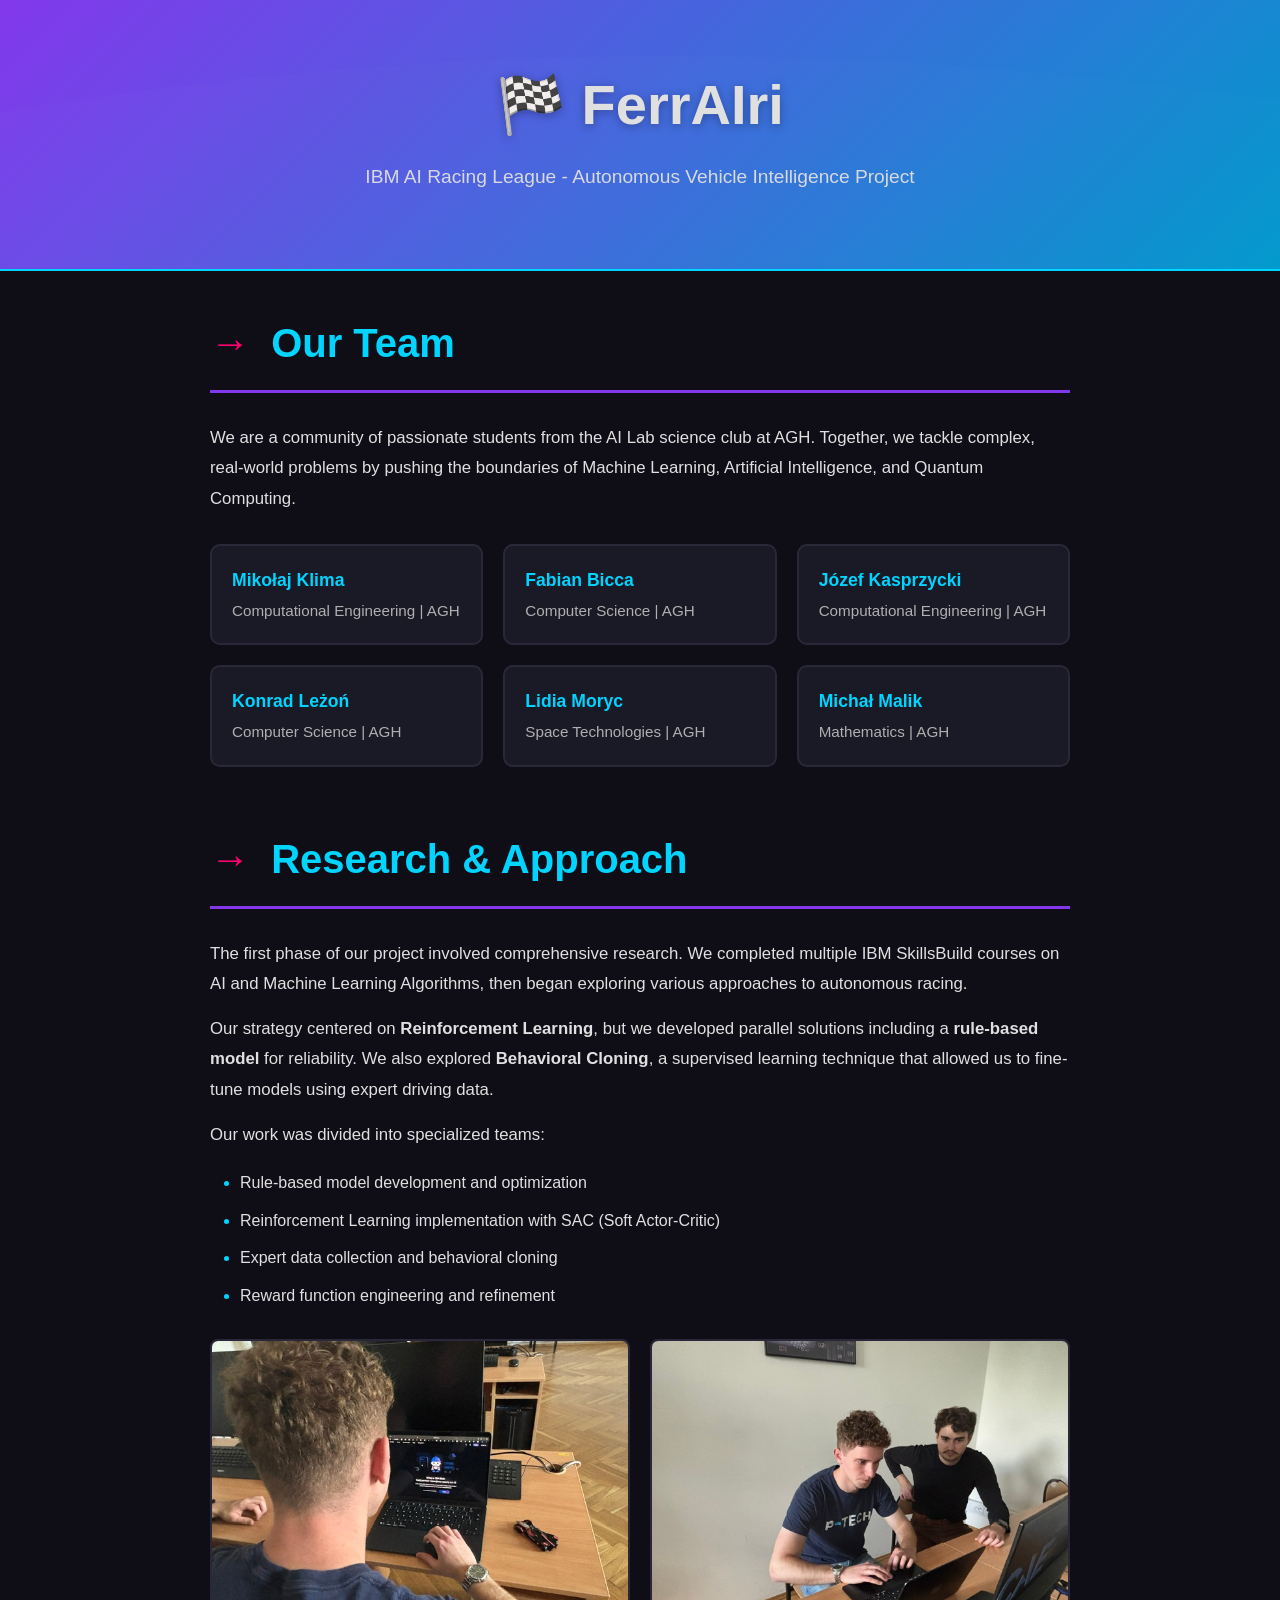
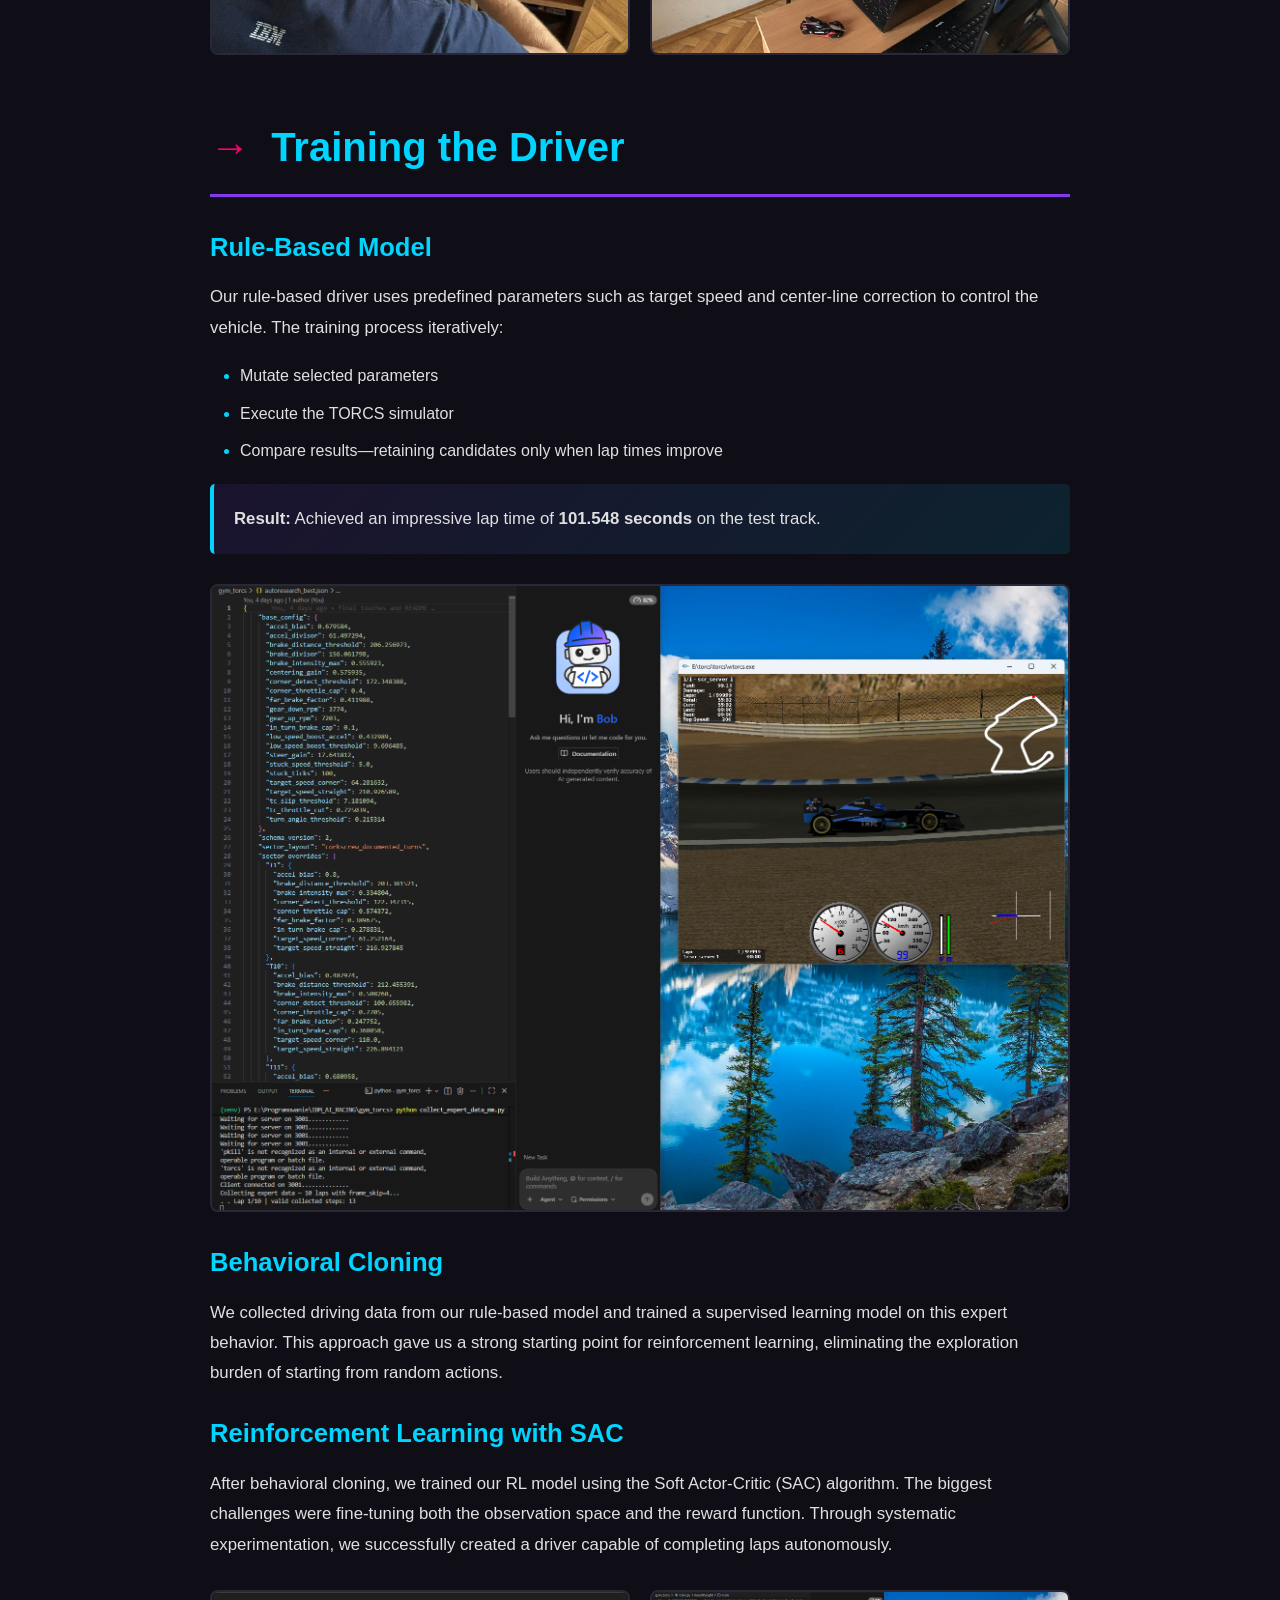
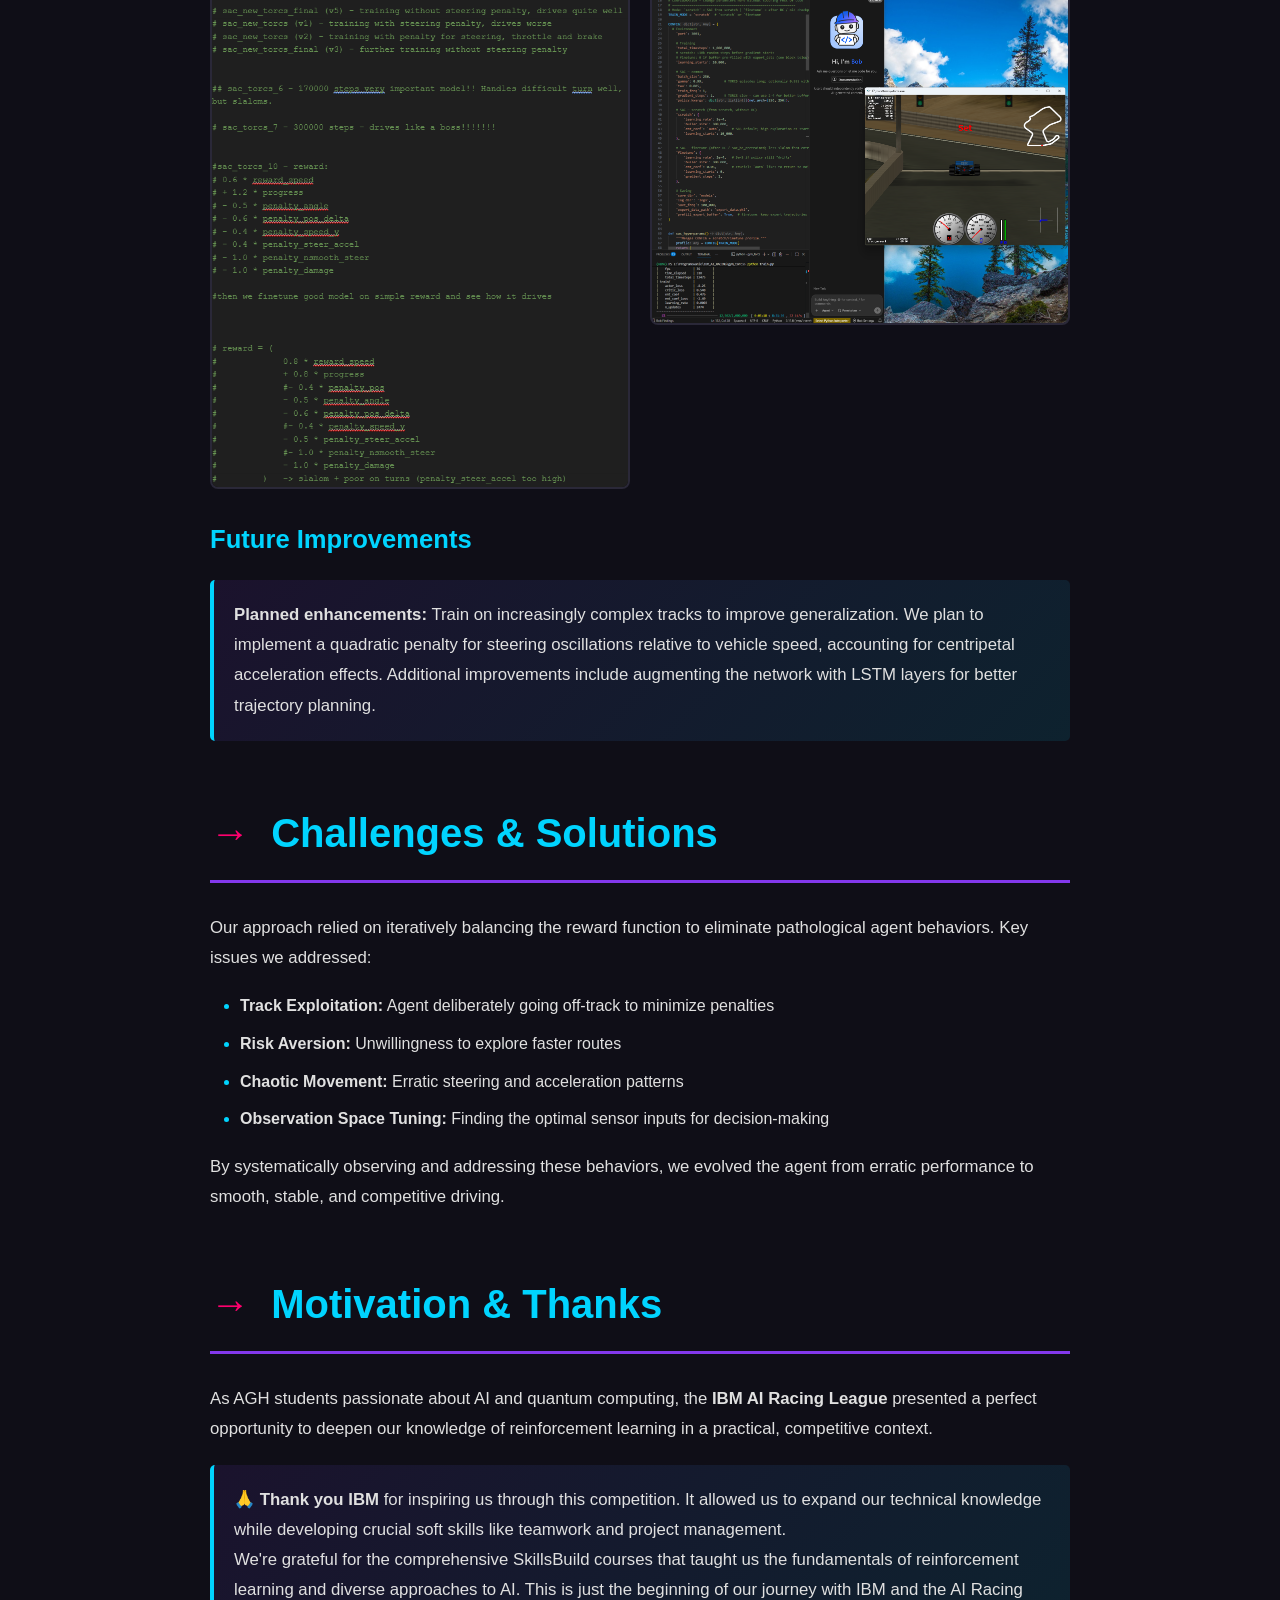
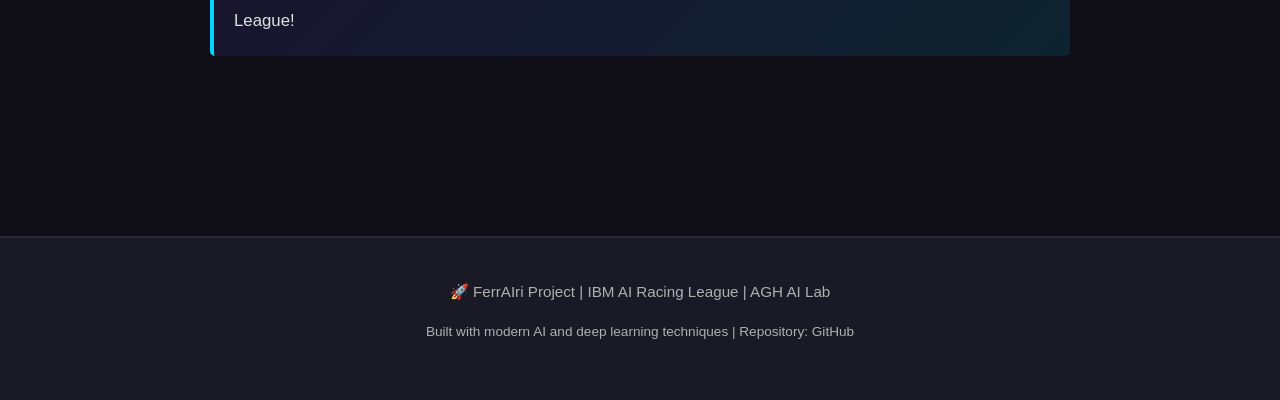
==== docs/index.html @ c59016e6 "Update blog page" ====
<html>

<head>
        <meta content="text/html; charset=UTF-8" http-equiv="content-type">
        <meta name="viewport" content="width=device-width, initial-scale=1.0">
        <title>FerrAIri - IBM AI Racing League Project</title>
        <style type="text/css">
                * {
                        margin: 0;
                        padding: 0;
                        box-sizing: border-box;
                }

                :root {
                        --primary: #00d4ff;
                        --primary-dark: #0099cc;
                        --secondary: #ff006e;
                        --accent: #8338ec;
                        --bg: #0f0e17;
                        --bg-light: #1a1926;
                        --text: #e0e0e0;
                        --text-dark: #b0b0b0;
                        --border: #2a2838;
                }

                body {
                        font-family: 'Segoe UI', 'Roboto', sans-serif;
                        background: var(--bg);
                        color: var(--text);
                        line-height: 1.6;
                        overflow-x: hidden;
                }

                /* Header & Navigation */
                header {
                        background: linear-gradient(135deg, var(--accent) 0%, var(--primary-dark) 100%);
                        padding: 60px 20px;
                        text-align: center;
                        border-bottom: 2px solid var(--primary);
                        position: relative;
                }

                header::before {
                        content: '';
                        position: absolute;
                        top: 0;
                        left: 0;
                        right: 0;
                        bottom: 0;
                        background: url('data:image/svg+xml,<svg xmlns="http://www.w3.org/2000/svg" viewBox="0 0 1200 120"><path d="M0,50 Q300,0 600,50 T1200,50 L1200,120 L0,120 Z" fill="rgba(255,255,255,0.1)"/></svg>');
                        background-size: cover;
                        opacity: 0.1;
                }

                header h1 {
                        font-size: 3.5rem;
                        font-weight: 800;
                        margin-bottom: 10px;
                        position: relative;
                        z-index: 1;
                        text-shadow: 0 2px 10px rgba(0, 0, 0, 0.3);
                }

                header p {
                        font-size: 1.2rem;
                        opacity: 0.95;
                        position: relative;
                        z-index: 1;
                }

                /* Main Container */
                .container {
                        max-width: 900px;
                        margin: 0 auto;
                        padding: 40px 20px;
                }

                /* Sections */
                section {
                        margin-bottom: 60px;
                        scroll-margin-top: 100px;
                }

                section h2 {
                        font-size: 2.5rem;
                        color: var(--primary);
                        margin-bottom: 30px;
                        padding-bottom: 15px;
                        border-bottom: 3px solid var(--accent);
                        position: relative;
                }

                section h2::before {
                        content: '→ ';
                        color: var(--secondary);
                        margin-right: 10px;
                }

                section h3 {
                        font-size: 1.6rem;
                        color: var(--primary);
                        margin-top: 25px;
                        margin-bottom: 15px;
                }

                section h4 {
                        font-size: 1.1rem;
                        color: var(--text);
                        margin-top: 20px;
                        margin-bottom: 10px;
                        font-weight: 600;
                }

                /* Team Section */
                .team-grid {
                        display: grid;
                        grid-template-columns: repeat(auto-fit, minmax(250px, 1fr));
                        gap: 20px;
                        margin: 30px 0;
                }

                .team-member {
                        background: var(--bg-light);
                        border: 2px solid var(--border);
                        border-radius: 10px;
                        padding: 20px;
                        transition: all 0.3s ease;
                        position: relative;
                        overflow: hidden;
                }

                .team-member::before {
                        content: '';
                        position: absolute;
                        top: 0;
                        left: -100%;
                        width: 100%;
                        height: 3px;
                        background: linear-gradient(90deg, transparent, var(--primary), transparent);
                        transition: left 0.3s ease;
                }

                .team-member:hover {
                        border-color: var(--primary);
                        background: rgba(0, 212, 255, 0.05);
                        transform: translateY(-5px);
                }

                .team-member:hover::before {
                        left: 100%;
                }

                .team-member strong {
                        color: var(--primary);
                        font-size: 1.1rem;
                }

                .team-member .field {
                        color: var(--text-dark);
                        font-size: 0.95rem;
                        margin-top: 5px;
                }

                /* Lists */
                ul,
                ol {
                        margin: 20px 0 20px 30px;
                }

                li {
                        margin-bottom: 12px;
                        color: var(--text);
                }

                ul li::marker {
                        color: var(--primary);
                        font-weight: bold;
                }

                /* Paragraphs */
                p {
                        margin-bottom: 15px;
                        color: var(--text);
                        line-height: 1.8;
                        font-size: 1.05rem;
                }

                /* Images */
                .image-gallery {
                        display: grid;
                        grid-template-columns: repeat(auto-fit, minmax(250px, 1fr));
                        gap: 20px;
                        margin: 30px 0;
                }

                img {
                        max-width: 100%;
                        height: auto;
                        border-radius: 8px;
                        border: 2px solid var(--border);
                        transition: all 0.3s ease;
                        display: block;
                }

                img:hover {
                        border-color: var(--primary);
                        transform: scale(1.02);
                        box-shadow: 0 0 20px rgba(0, 212, 255, 0.3);
                }

                /* Highlight boxes */
                .highlight {
                        background: linear-gradient(135deg, rgba(131, 56, 236, 0.1), rgba(0, 212, 255, 0.1));
                        border-left: 4px solid var(--primary);
                        border-radius: 5px;
                        padding: 20px;
                        margin: 20px 0;
                }

                .highlight p {
                        margin-bottom: 0;
                }

                /* Footer */
                footer {
                        background: var(--bg-light);
                        border-top: 2px solid var(--border);
                        padding: 40px 20px;
                        text-align: center;
                        margin-top: 80px;
                }

                footer p {
                        color: var(--text-dark);
                        font-size: 0.95rem;
                }

                /* Responsive */
                @media (max-width: 768px) {
                        header h1 {
                                font-size: 2.5rem;
                        }

                        section h2 {
                                font-size: 2rem;
                        }

                        .team-grid {
                                grid-template-columns: 1fr;
                        }
                }

                /* Animations */
                @keyframes fadeInUp {
                        from {
                                opacity: 0;
                                transform: translateY(20px);
                        }

                        to {
                                opacity: 1;
                                transform: translateY(0);
                        }
                }

                section {
                        animation: fadeInUp 0.6s ease-out;
                }
        </style>
</head>

<body>
        <header>
                <h1>🏁 FerrAIri</h1>
                <p>IBM AI Racing League - Autonomous Vehicle Intelligence Project</p>
        </header>

        <div class="container">
                <!-- Team Section -->
                <section>
                        <h2>Our Team</h2>
                        <p>We are a community of passionate students from the AI Lab science club at AGH. Together, we
                                tackle complex, real-world problems by pushing the boundaries of Machine Learning,
                                Artificial Intelligence, and Quantum Computing.</p>

                        <div class="team-grid">
                                <div class="team-member">
                                        <strong>Mikołaj Klima</strong>
                                        <div class="field">Computational Engineering | AGH</div>
                                </div>
                                <div class="team-member">
                                        <strong>Fabian Bicca</strong>
                                        <div class="field">Computer Science | AGH</div>
                                </div>
                                <div class="team-member">
                                        <strong>Józef Kasprzycki</strong>
                                        <div class="field">Computational Engineering | AGH</div>
                                </div>
                                <div class="team-member">
                                        <strong>Konrad Leżoń</strong>
                                        <div class="field">Computer Science | AGH</div>
                                </div>
                                <div class="team-member">
                                        <strong>Lidia Moryc</strong>
                                        <div class="field">Space Technologies | AGH</div>
                                </div>
                                <div class="team-member">
                                        <strong>Michał Malik</strong>
                                        <div class="field">Mathematics | AGH</div>
                                </div>
                        </div>
                </section>

                <!-- Research Section -->
                <section>
                        <h2>Research & Approach</h2>
                        <p>The first phase of our project involved comprehensive research. We completed multiple IBM
                                SkillsBuild courses on AI and Machine Learning Algorithms, then began exploring various
                                approaches to autonomous racing.</p>

                        <p>Our strategy centered on <strong>Reinforcement Learning</strong>, but we developed parallel
                                solutions including a <strong>rule-based model</strong> for reliability. We also
                                explored <strong>Behavioral Cloning</strong>, a supervised learning technique that
                                allowed us to fine-tune models using expert driving data.</p>

                        <p>Our work was divided into specialized teams:</p>
                        <ul>
                                <li>Rule-based model development and optimization</li>
                                <li>Reinforcement Learning implementation with SAC (Soft Actor-Critic)</li>
                                <li>Expert data collection and behavioral cloning</li>
                                <li>Reward function engineering and refinement</li>
                        </ul>

                        <div class="image-gallery">
                                <img alt="Research visualization 1" src="images/image2.jpg" title="Model architecture">
                                <img alt="Research visualization 2" src="images/image1.jpg" title="Training results">
                        </div>
                </section>

                <!-- Training Section -->
                <section>
                        <h2>Training the Driver</h2>

                        <h3>Rule-Based Model</h3>
                        <p>Our rule-based driver uses predefined parameters such as target speed and center-line
                                correction to control the vehicle. The training process iteratively:</p>
                        <ul>
                                <li>Mutate selected parameters</li>
                                <li>Execute the TORCS simulator</li>
                                <li>Compare results—retaining candidates only when lap times improve</li>
                        </ul>
                        <div class="highlight">
                                <p><strong>Result:</strong> Achieved an impressive lap time of <strong>101.548
                                                seconds</strong> on the test track.</p>
                        </div>

                        <div class="image-gallery">
                                <img alt="Rule-based model performance" src="images/image4.png"
                                        title="Lap time optimization">
                        </div>

                        <h3>Behavioral Cloning</h3>
                        <p>We collected driving data from our rule-based model and trained a supervised learning model
                                on this expert behavior. This approach gave us a strong starting point for reinforcement
                                learning, eliminating the exploration burden of starting from random actions.</p>

                        <h3>Reinforcement Learning with SAC</h3>
                        <p>After behavioral cloning, we trained our RL model using the Soft Actor-Critic (SAC)
                                algorithm. The biggest challenges were fine-tuning both the observation space and the
                                reward function. Through systematic experimentation, we successfully created a driver
                                capable of completing laps autonomously.</p>

                        <div class="image-gallery">
                                <img alt="RL training curves" src="images/image5.png" title="Training progress">
                                <img alt="Agent performance" src="images/image3.png" title="Autonomous driving results">
                        </div>

                        <h3>Future Improvements</h3>
                        <div class="highlight">
                                <p><strong>Planned enhancements:</strong> Train on increasingly complex tracks to
                                        improve generalization. We plan to implement a quadratic penalty for steering
                                        oscillations relative to vehicle speed, accounting for centripetal acceleration
                                        effects. Additional improvements include augmenting the network with LSTM layers
                                        for better trajectory planning.</p>
                        </div>
                </section>

                <!-- Problems & Solutions -->
                <section>
                        <h2>Challenges & Solutions</h2>
                        <p>Our approach relied on iteratively balancing the reward function to eliminate pathological
                                agent behaviors. Key issues we addressed:</p>
                        <ul>
                                <li><strong>Track Exploitation:</strong> Agent deliberately going off-track to minimize
                                        penalties</li>
                                <li><strong>Risk Aversion:</strong> Unwillingness to explore faster routes</li>
                                <li><strong>Chaotic Movement:</strong> Erratic steering and acceleration patterns</li>
                                <li><strong>Observation Space Tuning:</strong> Finding the optimal sensor inputs for
                                        decision-making</li>
                        </ul>
                        <p>By systematically observing and addressing these behaviors, we evolved the agent from erratic
                                performance to smooth, stable, and competitive driving.</p>
                </section>

                <!-- Motivation Section -->
                <section>
                        <h2>Motivation & Thanks</h2>
                        <p>As AGH students passionate about AI and quantum computing, the <strong>IBM AI Racing
                                        League</strong> presented a perfect opportunity to deepen our knowledge of
                                reinforcement learning in a practical, competitive context.</p>

                        <div class="highlight">
                                <p>🙏 <strong>Thank you IBM</strong> for inspiring us through this competition. It
                                        allowed us to expand our technical knowledge while developing crucial soft
                                        skills like teamwork and project management.</p>
                                <p>We're grateful for the comprehensive SkillsBuild courses that taught us the
                                        fundamentals of reinforcement learning and diverse approaches to AI. This is
                                        just the beginning of our journey with IBM and the AI Racing League!</p>
                        </div>
                </section>
        </div>

        <footer>
                <p>🚀 FerrAIri Project | IBM AI Racing League | AGH AI Lab</p>
                <p style="margin-top: 10px; font-size: 0.85rem;">Built with modern AI and deep learning techniques |
                        Repository: GitHub</p>
        </footer>
</body>

</html>
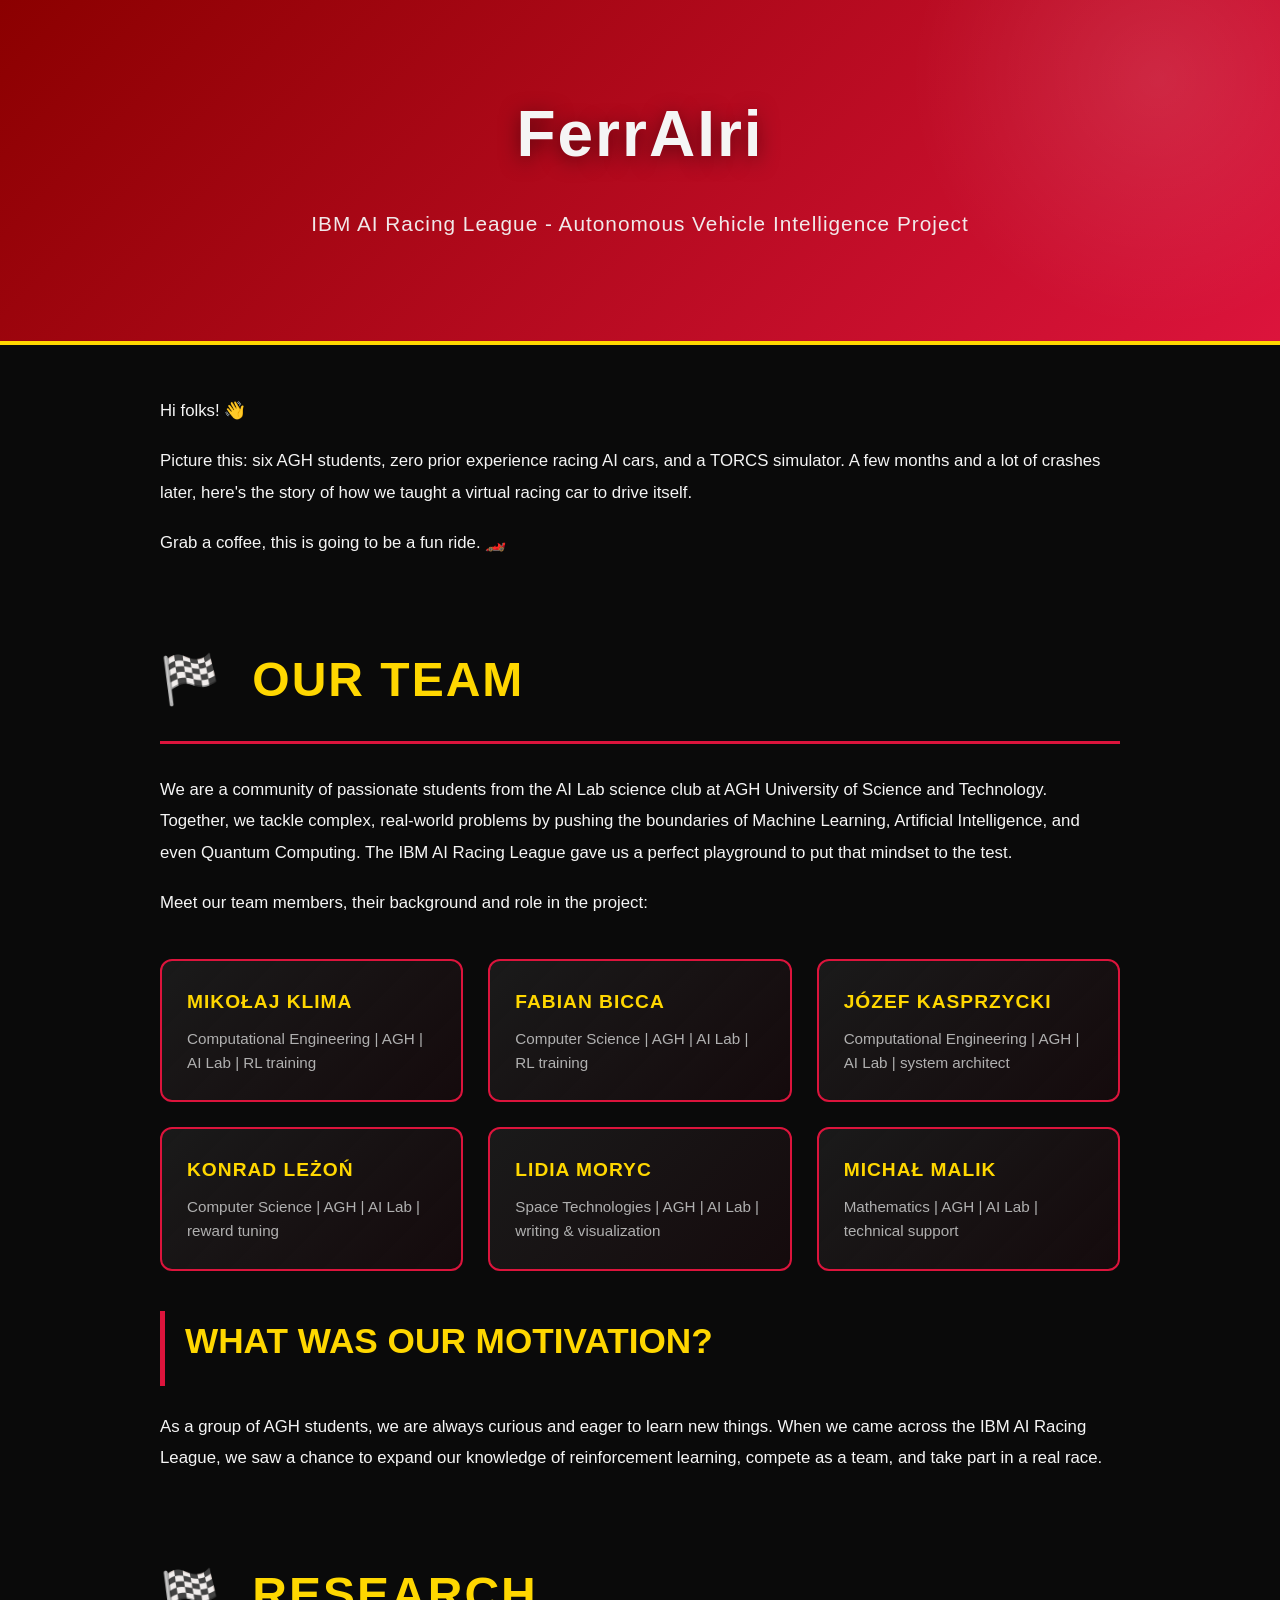
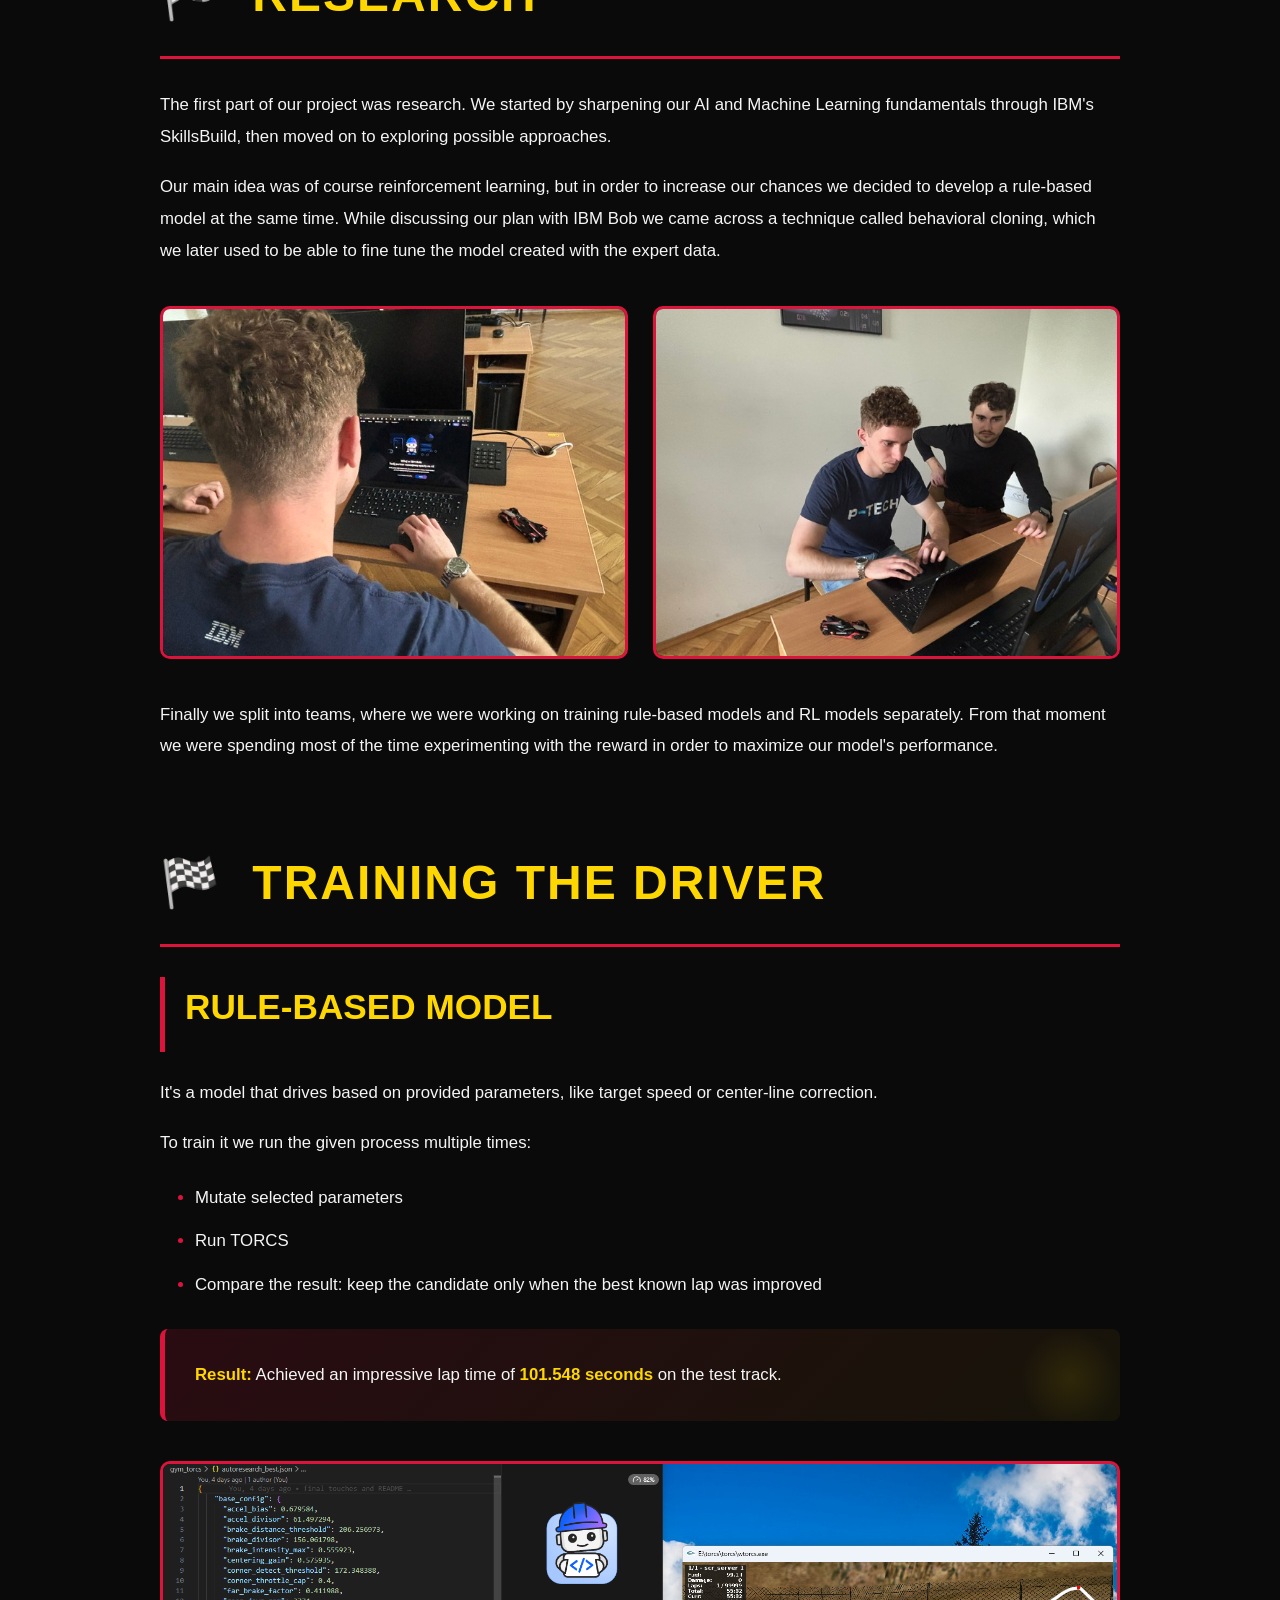
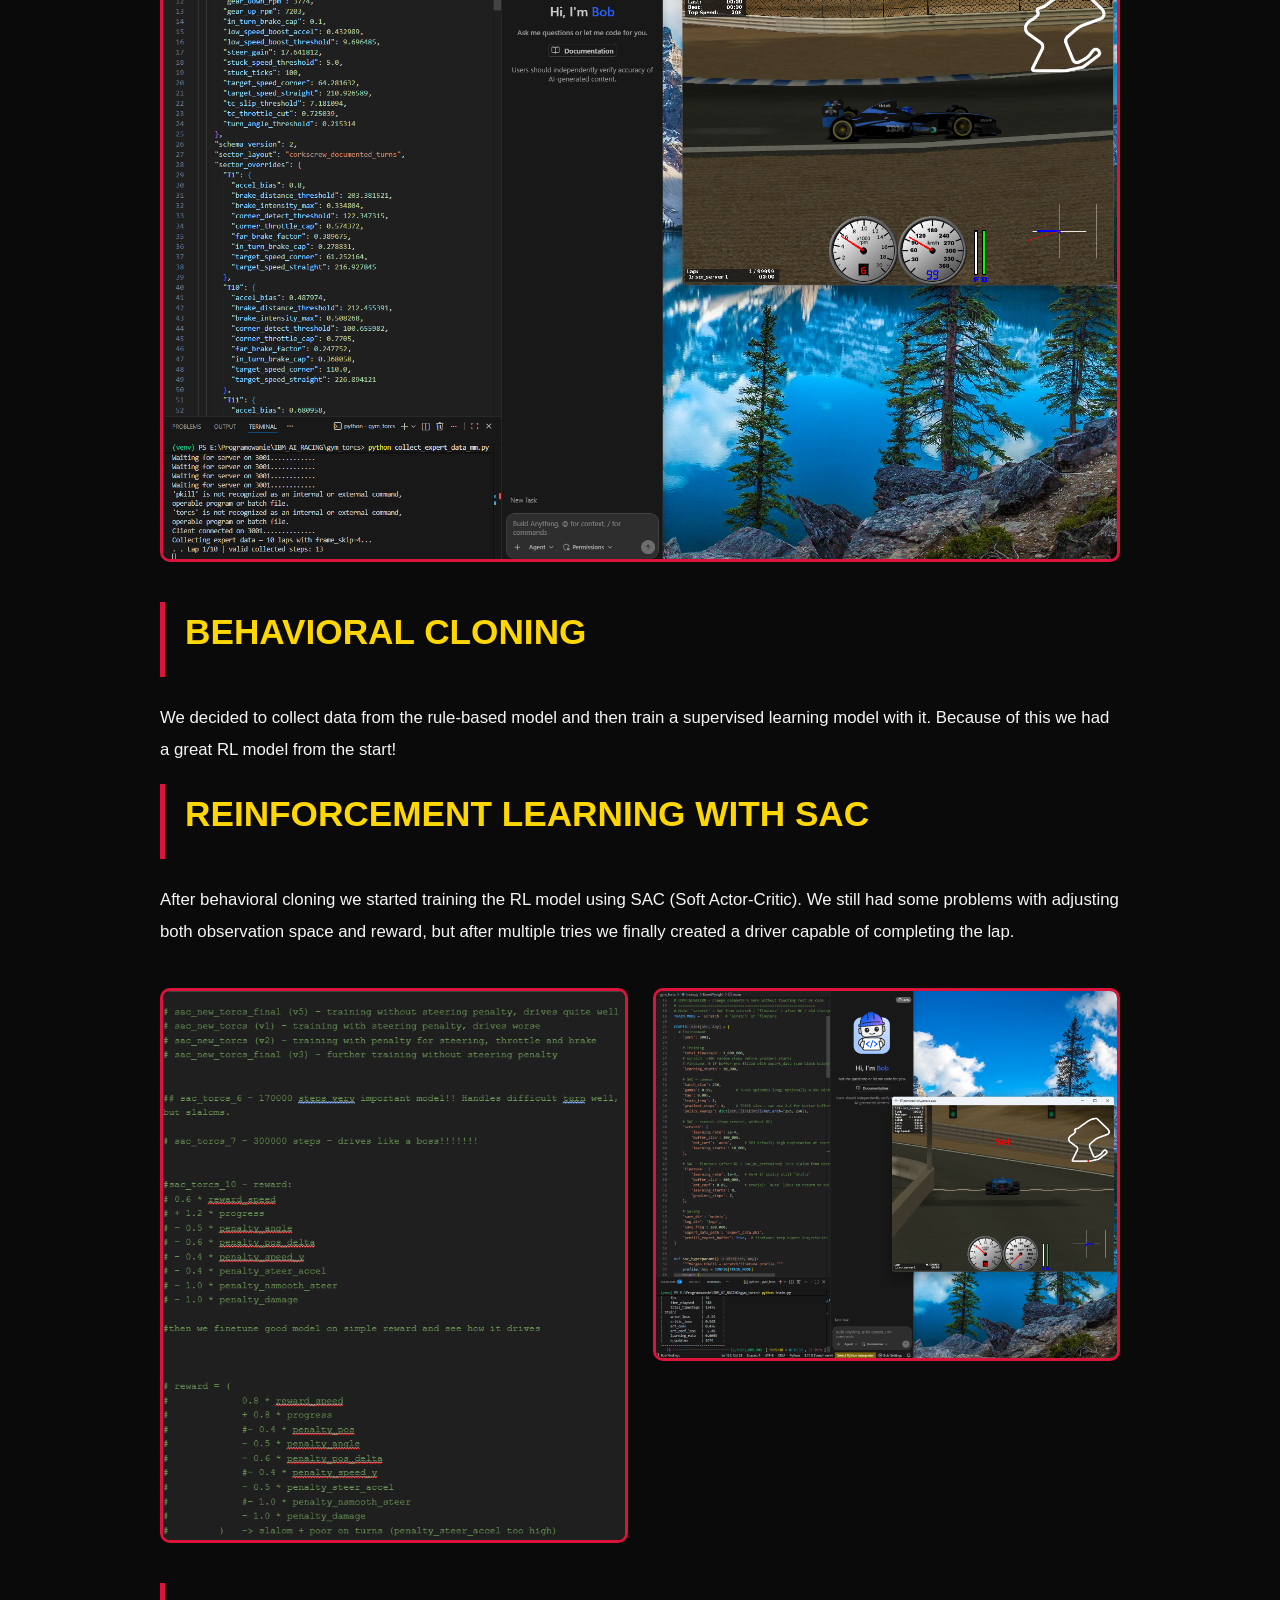
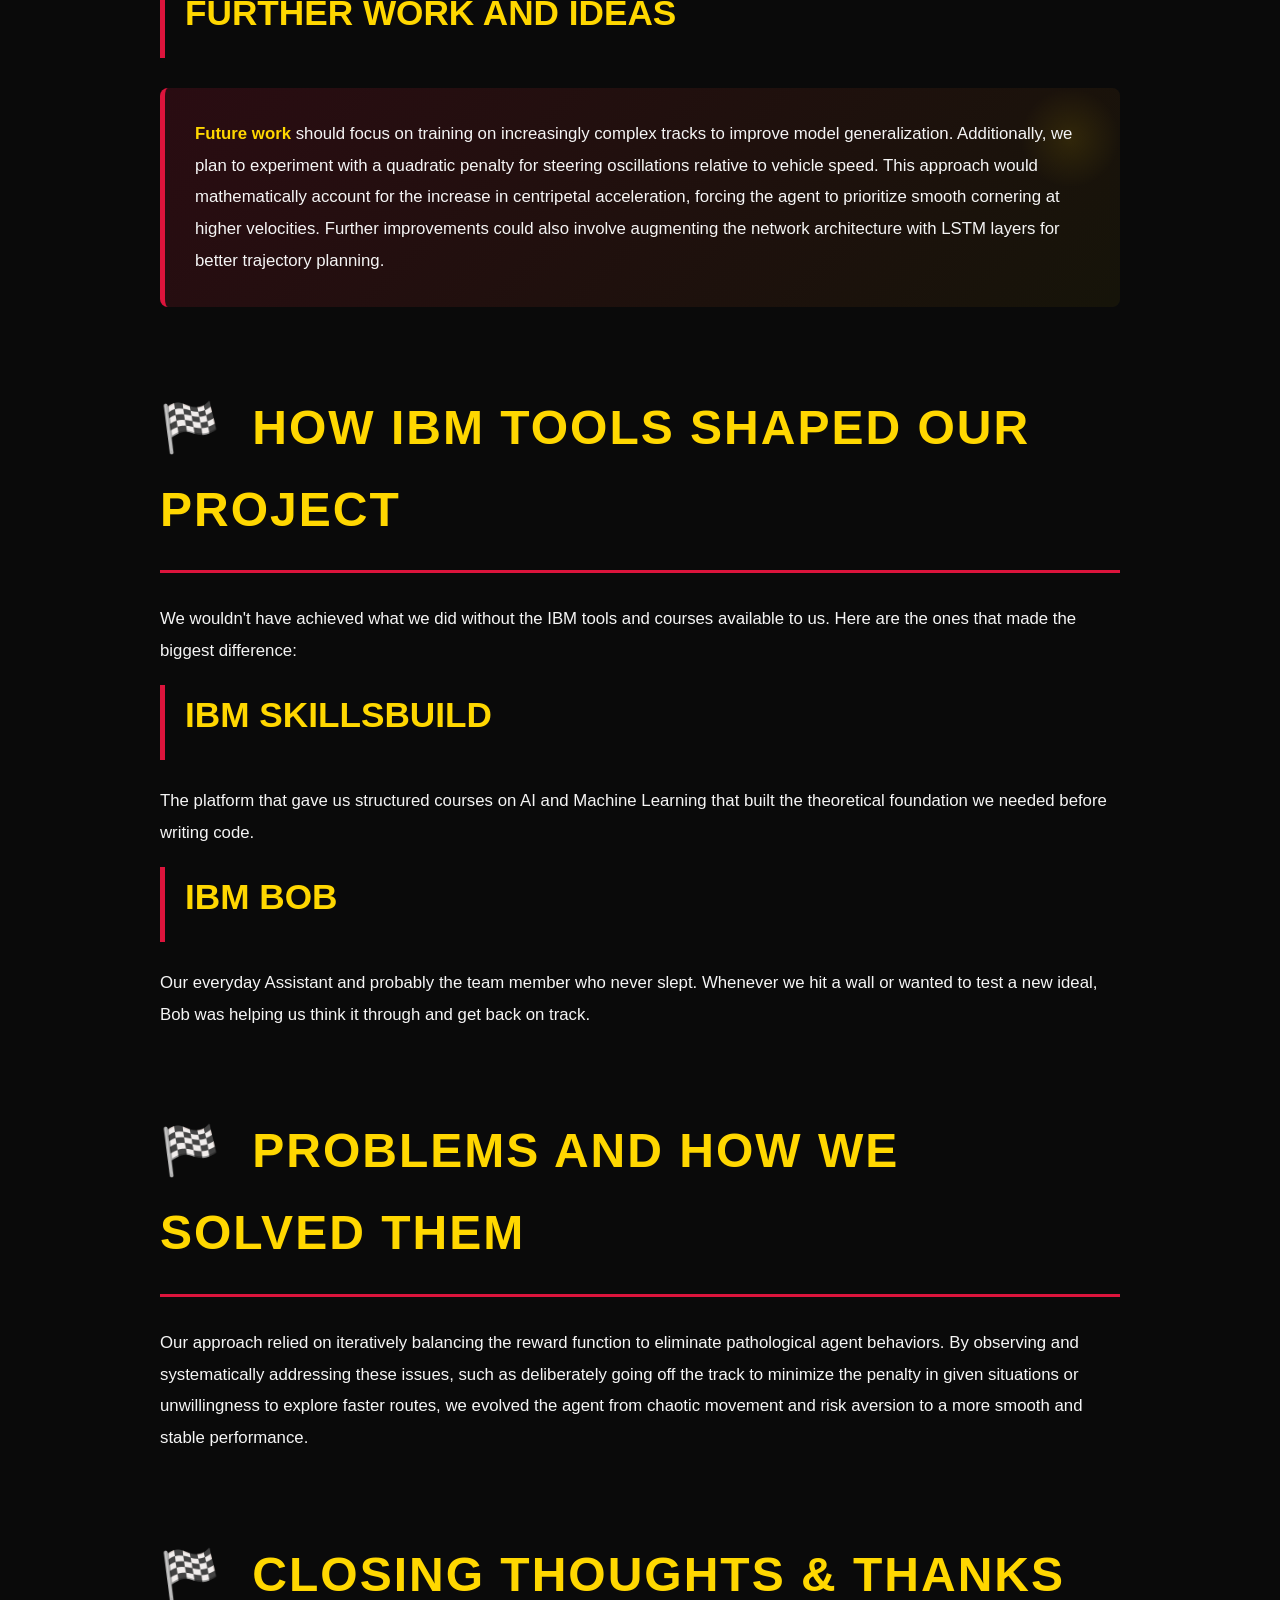
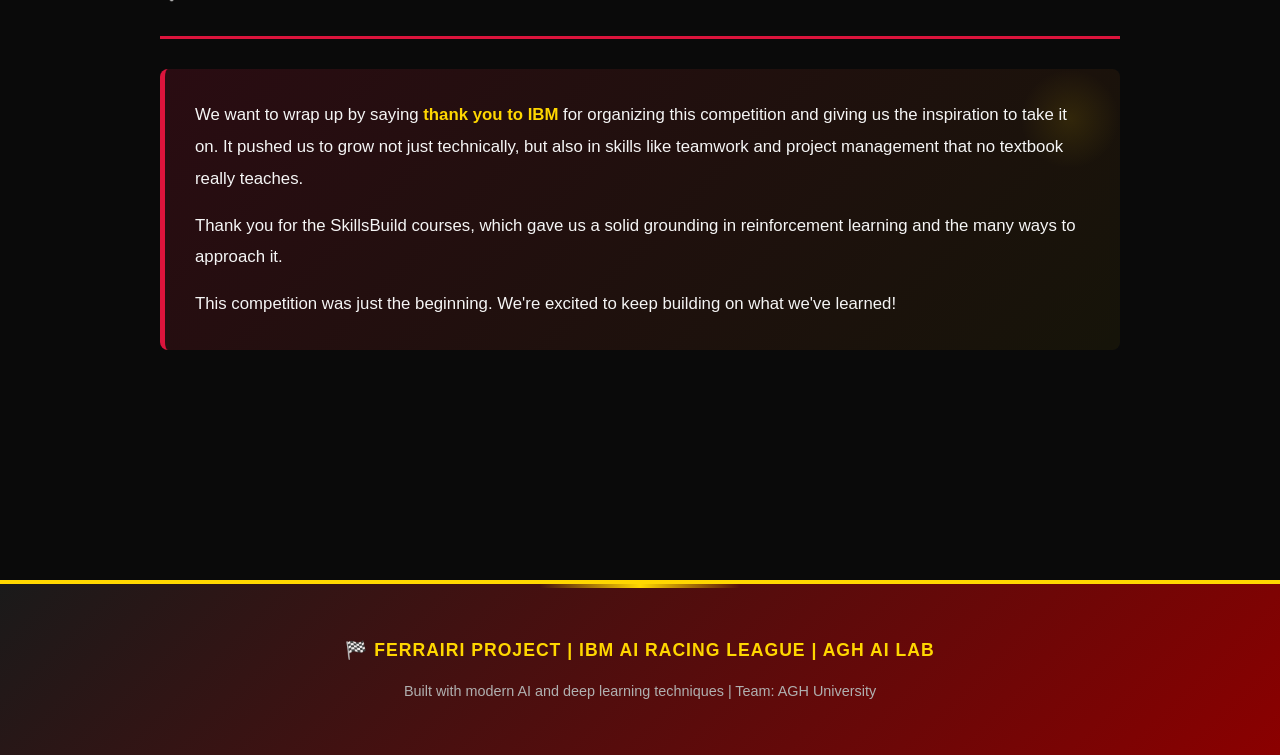
==== commit c00c0b0b: "Update blog page" ====
--- a/docs/index.html
+++ b/docs/index.html
@@ -1,430 +1,149 @@
-<html>
+<!DOCTYPE html>
+<html lang="en">
 
 <head>
-        <meta content="text/html; charset=UTF-8" http-equiv="content-type">
-        <meta name="viewport" content="width=device-width, initial-scale=1.0">
-        <title>FerrAIri - IBM AI Racing League Project</title>
-        <style type="text/css">
-                * {
-                        margin: 0;
-                        padding: 0;
-                        box-sizing: border-box;
-                }
-
-                :root {
-                        --primary: #00d4ff;
-                        --primary-dark: #0099cc;
-                        --secondary: #ff006e;
-                        --accent: #8338ec;
-                        --bg: #0f0e17;
-                        --bg-light: #1a1926;
-                        --text: #e0e0e0;
-                        --text-dark: #b0b0b0;
-                        --border: #2a2838;
-                }
-
-                body {
-                        font-family: 'Segoe UI', 'Roboto', sans-serif;
-                        background: var(--bg);
-                        color: var(--text);
-                        line-height: 1.6;
-                        overflow-x: hidden;
-                }
-
-                /* Header & Navigation */
-                header {
-                        background: linear-gradient(135deg, var(--accent) 0%, var(--primary-dark) 100%);
-                        padding: 60px 20px;
-                        text-align: center;
-                        border-bottom: 2px solid var(--primary);
-                        position: relative;
-                }
-
-                header::before {
-                        content: '';
-                        position: absolute;
-                        top: 0;
-                        left: 0;
-                        right: 0;
-                        bottom: 0;
-                        background: url('data:image/svg+xml,<svg xmlns="http://www.w3.org/2000/svg" viewBox="0 0 1200 120"><path d="M0,50 Q300,0 600,50 T1200,50 L1200,120 L0,120 Z" fill="rgba(255,255,255,0.1)"/></svg>');
-                        background-size: cover;
-                        opacity: 0.1;
-                }
-
-                header h1 {
-                        font-size: 3.5rem;
-                        font-weight: 800;
-                        margin-bottom: 10px;
-                        position: relative;
-                        z-index: 1;
-                        text-shadow: 0 2px 10px rgba(0, 0, 0, 0.3);
-                }
-
-                header p {
-                        font-size: 1.2rem;
-                        opacity: 0.95;
-                        position: relative;
-                        z-index: 1;
-                }
-
-                /* Main Container */
-                .container {
-                        max-width: 900px;
-                        margin: 0 auto;
-                        padding: 40px 20px;
-                }
-
-                /* Sections */
-                section {
-                        margin-bottom: 60px;
-                        scroll-margin-top: 100px;
-                }
-
-                section h2 {
-                        font-size: 2.5rem;
-                        color: var(--primary);
-                        margin-bottom: 30px;
-                        padding-bottom: 15px;
-                        border-bottom: 3px solid var(--accent);
-                        position: relative;
-                }
-
-                section h2::before {
-                        content: '→ ';
-                        color: var(--secondary);
-                        margin-right: 10px;
-                }
-
-                section h3 {
-                        font-size: 1.6rem;
-                        color: var(--primary);
-                        margin-top: 25px;
-                        margin-bottom: 15px;
-                }
-
-                section h4 {
-                        font-size: 1.1rem;
-                        color: var(--text);
-                        margin-top: 20px;
-                        margin-bottom: 10px;
-                        font-weight: 600;
-                }
-
-                /* Team Section */
-                .team-grid {
-                        display: grid;
-                        grid-template-columns: repeat(auto-fit, minmax(250px, 1fr));
-                        gap: 20px;
-                        margin: 30px 0;
-                }
-
-                .team-member {
-                        background: var(--bg-light);
-                        border: 2px solid var(--border);
-                        border-radius: 10px;
-                        padding: 20px;
-                        transition: all 0.3s ease;
-                        position: relative;
-                        overflow: hidden;
-                }
-
-                .team-member::before {
-                        content: '';
-                        position: absolute;
-                        top: 0;
-                        left: -100%;
-                        width: 100%;
-                        height: 3px;
-                        background: linear-gradient(90deg, transparent, var(--primary), transparent);
-                        transition: left 0.3s ease;
-                }
-
-                .team-member:hover {
-                        border-color: var(--primary);
-                        background: rgba(0, 212, 255, 0.05);
-                        transform: translateY(-5px);
-                }
-
-                .team-member:hover::before {
-                        left: 100%;
-                }
-
-                .team-member strong {
-                        color: var(--primary);
-                        font-size: 1.1rem;
-                }
-
-                .team-member .field {
-                        color: var(--text-dark);
-                        font-size: 0.95rem;
-                        margin-top: 5px;
-                }
-
-                /* Lists */
-                ul,
-                ol {
-                        margin: 20px 0 20px 30px;
-                }
-
-                li {
-                        margin-bottom: 12px;
-                        color: var(--text);
-                }
-
-                ul li::marker {
-                        color: var(--primary);
-                        font-weight: bold;
-                }
-
-                /* Paragraphs */
-                p {
-                        margin-bottom: 15px;
-                        color: var(--text);
-                        line-height: 1.8;
-                        font-size: 1.05rem;
-                }
-
-                /* Images */
-                .image-gallery {
-                        display: grid;
-                        grid-template-columns: repeat(auto-fit, minmax(250px, 1fr));
-                        gap: 20px;
-                        margin: 30px 0;
-                }
-
-                img {
-                        max-width: 100%;
-                        height: auto;
-                        border-radius: 8px;
-                        border: 2px solid var(--border);
-                        transition: all 0.3s ease;
-                        display: block;
-                }
-
-                img:hover {
-                        border-color: var(--primary);
-                        transform: scale(1.02);
-                        box-shadow: 0 0 20px rgba(0, 212, 255, 0.3);
-                }
-
-                /* Highlight boxes */
-                .highlight {
-                        background: linear-gradient(135deg, rgba(131, 56, 236, 0.1), rgba(0, 212, 255, 0.1));
-                        border-left: 4px solid var(--primary);
-                        border-radius: 5px;
-                        padding: 20px;
-                        margin: 20px 0;
-                }
-
-                .highlight p {
-                        margin-bottom: 0;
-                }
-
-                /* Footer */
-                footer {
-                        background: var(--bg-light);
-                        border-top: 2px solid var(--border);
-                        padding: 40px 20px;
-                        text-align: center;
-                        margin-top: 80px;
-                }
-
-                footer p {
-                        color: var(--text-dark);
-                        font-size: 0.95rem;
-                }
-
-                /* Responsive */
-                @media (max-width: 768px) {
-                        header h1 {
-                                font-size: 2.5rem;
-                        }
-
-                        section h2 {
-                                font-size: 2rem;
-                        }
-
-                        .team-grid {
-                                grid-template-columns: 1fr;
-                        }
-                }
-
-                /* Animations */
-                @keyframes fadeInUp {
-                        from {
-                                opacity: 0;
-                                transform: translateY(20px);
-                        }
-
-                        to {
-                                opacity: 1;
-                                transform: translateY(0);
-                        }
-                }
-
-                section {
-                        animation: fadeInUp 0.6s ease-out;
-                }
-        </style>
+    <meta charset="UTF-8">
+    <meta name="viewport" content="width=device-width, initial-scale=1.0">
+    <title>FerrAIri - IBM AI Racing League Project</title>
+    <link rel="stylesheet" href="styles.css">
 </head>
 
 <body>
-        <header>
-                <h1>🏁 FerrAIri</h1>
-                <p>IBM AI Racing League - Autonomous Vehicle Intelligence Project</p>
-        </header>
+    <header>
+        <h1>FerrAIri</h1>
+        <p>IBM AI Racing League - Autonomous Vehicle Intelligence Project</p>
+    </header>
 
-        <div class="container">
-                <!-- Team Section -->
-                <section>
-                        <h2>Our Team</h2>
-                        <p>We are a community of passionate students from the AI Lab science club at AGH. Together, we
-                                tackle complex, real-world problems by pushing the boundaries of Machine Learning,
-                                Artificial Intelligence, and Quantum Computing.</p>
+    <div class="container">
+        <!-- Intro Section -->
+        <section>
+            <p>Hi folks! 👋</p>
+            <p>Picture this: six AGH students, zero prior experience racing AI cars, and a TORCS simulator. A few months and a lot of crashes later, here's the story of how we taught a virtual racing car to drive itself.</p>
+            <p>Grab a coffee, this is going to be a fun ride. 🏎️</p>
+        </section>
 
-                        <div class="team-grid">
-                                <div class="team-member">
-                                        <strong>Mikołaj Klima</strong>
-                                        <div class="field">Computational Engineering | AGH</div>
-                                </div>
-                                <div class="team-member">
-                                        <strong>Fabian Bicca</strong>
-                                        <div class="field">Computer Science | AGH</div>
-                                </div>
-                                <div class="team-member">
-                                        <strong>Józef Kasprzycki</strong>
-                                        <div class="field">Computational Engineering | AGH</div>
-                                </div>
-                                <div class="team-member">
-                                        <strong>Konrad Leżoń</strong>
-                                        <div class="field">Computer Science | AGH</div>
-                                </div>
-                                <div class="team-member">
-                                        <strong>Lidia Moryc</strong>
-                                        <div class="field">Space Technologies | AGH</div>
-                                </div>
-                                <div class="team-member">
-                                        <strong>Michał Malik</strong>
-                                        <div class="field">Mathematics | AGH</div>
-                                </div>
-                        </div>
-                </section>
+        <!-- Team Section -->
+        <section>
+            <h1>Our Team</h1>
+            <p>We are a community of passionate students from the AI Lab science club at AGH University of Science and Technology. Together, we tackle complex, real-world problems by pushing the boundaries of Machine Learning, Artificial Intelligence, and even Quantum Computing. The IBM AI Racing League gave us a perfect playground to put that mindset to the test.</p>
+            <p>Meet our team members, their background and role in the project:</p>
 
-                <!-- Research Section -->
-                <section>
-                        <h2>Research & Approach</h2>
-                        <p>The first phase of our project involved comprehensive research. We completed multiple IBM
-                                SkillsBuild courses on AI and Machine Learning Algorithms, then began exploring various
-                                approaches to autonomous racing.</p>
+            <div class="team-grid">
+                <div class="team-member">
+                    <strong>Mikołaj Klima</strong>
+                    <div class="field">Computational Engineering | AGH | AI Lab | RL training</div>
+                </div>
+                <div class="team-member">
+                    <strong>Fabian Bicca</strong>
+                    <div class="field">Computer Science | AGH | AI Lab | RL training</div>
+                </div>
+                <div class="team-member">
+                    <strong>Józef Kasprzycki</strong>
+                    <div class="field">Computational Engineering | AGH | AI Lab | system architect</div>
+                </div>
+                <div class="team-member">
+                    <strong>Konrad Leżoń</strong>
+                    <div class="field">Computer Science | AGH | AI Lab | reward tuning</div>
+                </div>
+                <div class="team-member">
+                    <strong>Lidia Moryc</strong>
+                    <div class="field">Space Technologies | AGH | AI Lab | writing & visualization</div>
+                </div>
+                <div class="team-member">
+                    <strong>Michał Malik</strong>
+                    <div class="field">Mathematics | AGH | AI Lab | technical support</div>
+                </div>
+            </div>
 
-                        <p>Our strategy centered on <strong>Reinforcement Learning</strong>, but we developed parallel
-                                solutions including a <strong>rule-based model</strong> for reliability. We also
-                                explored <strong>Behavioral Cloning</strong>, a supervised learning technique that
-                                allowed us to fine-tune models using expert driving data.</p>
+            <h2>What was our motivation?</h2>
+            <p>As a group of AGH students, we are always curious and eager to learn new things. When we came across the IBM AI Racing League, we saw a chance to expand our knowledge of reinforcement learning, compete as a team, and take part in a real race.</p>
+        </section>
 
-                        <p>Our work was divided into specialized teams:</p>
-                        <ul>
-                                <li>Rule-based model development and optimization</li>
-                                <li>Reinforcement Learning implementation with SAC (Soft Actor-Critic)</li>
-                                <li>Expert data collection and behavioral cloning</li>
-                                <li>Reward function engineering and refinement</li>
-                        </ul>
+        <!-- Research Section -->
+        <section>
+            <h1>Research</h1>
+            <p>The first part of our project was research. We started by sharpening our AI and Machine Learning fundamentals through IBM's SkillsBuild, then moved on to exploring possible approaches.</p>
+            <p>Our main idea was of course reinforcement learning, but in order to increase our chances we decided to develop a rule-based model at the same time. While discussing our plan with IBM Bob we came across a technique called behavioral cloning, which we later used to be able to fine tune the model created with the expert data.</p>
 
-                        <div class="image-gallery">
-                                <img alt="Research visualization 1" src="images/image2.jpg" title="Model architecture">
-                                <img alt="Research visualization 2" src="images/image1.jpg" title="Training results">
-                        </div>
-                </section>
+            <div class="image-gallery">
+                <img alt="Research visualization 1" src="images/image2.jpg" title="Model architecture">
+                <img alt="Research visualization 2" src="images/image1.jpg" title="Training results">
+            </div>
 
-                <!-- Training Section -->
-                <section>
-                        <h2>Training the Driver</h2>
+            <p>Finally we split into teams, where we were working on training rule-based models and RL models separately. From that moment we were spending most of the time experimenting with the reward in order to maximize our model's performance.</p>
+        </section>
 
-                        <h3>Rule-Based Model</h3>
-                        <p>Our rule-based driver uses predefined parameters such as target speed and center-line
-                                correction to control the vehicle. The training process iteratively:</p>
-                        <ul>
-                                <li>Mutate selected parameters</li>
-                                <li>Execute the TORCS simulator</li>
-                                <li>Compare results—retaining candidates only when lap times improve</li>
-                        </ul>
-                        <div class="highlight">
-                                <p><strong>Result:</strong> Achieved an impressive lap time of <strong>101.548
-                                                seconds</strong> on the test track.</p>
-                        </div>
+        <!-- Training Section -->
+        <section>
+            <h1>Training the Driver</h1>
 
-                        <div class="image-gallery">
-                                <img alt="Rule-based model performance" src="images/image4.png"
-                                        title="Lap time optimization">
-                        </div>
+            <h2>Rule-Based Model</h2>
+            <p>It's a model that drives based on provided parameters, like target speed or center-line correction.</p>
+            <p>To train it we run the given process multiple times:</p>
+            <ul>
+                <li>Mutate selected parameters</li>
+                <li>Run TORCS</li>
+                <li>Compare the result: keep the candidate only when the best known lap was improved</li>
+            </ul>
 
-                        <h3>Behavioral Cloning</h3>
-                        <p>We collected driving data from our rule-based model and trained a supervised learning model
-                                on this expert behavior. This approach gave us a strong starting point for reinforcement
-                                learning, eliminating the exploration burden of starting from random actions.</p>
+            <div class="highlight">
+                <p><strong>Result:</strong> Achieved an impressive lap time of <strong>101.548 seconds</strong> on the test track.</p>
+            </div>
 
-                        <h3>Reinforcement Learning with SAC</h3>
-                        <p>After behavioral cloning, we trained our RL model using the Soft Actor-Critic (SAC)
-                                algorithm. The biggest challenges were fine-tuning both the observation space and the
-                                reward function. Through systematic experimentation, we successfully created a driver
-                                capable of completing laps autonomously.</p>
+            <div class="image-gallery">
+                <img alt="Rule-based model performance" src="images/image4.png" title="Lap time optimization">
+            </div>
 
-                        <div class="image-gallery">
-                                <img alt="RL training curves" src="images/image5.png" title="Training progress">
-                                <img alt="Agent performance" src="images/image3.png" title="Autonomous driving results">
-                        </div>
+            <h2>Behavioral Cloning</h2>
+            <p>We decided to collect data from the rule-based model and then train a supervised learning model with it. Because of this we had a great RL model from the start!</p>
 
-                        <h3>Future Improvements</h3>
-                        <div class="highlight">
-                                <p><strong>Planned enhancements:</strong> Train on increasingly complex tracks to
-                                        improve generalization. We plan to implement a quadratic penalty for steering
-                                        oscillations relative to vehicle speed, accounting for centripetal acceleration
-                                        effects. Additional improvements include augmenting the network with LSTM layers
-                                        for better trajectory planning.</p>
-                        </div>
-                </section>
+            <h2>Reinforcement Learning with SAC</h2>
+            <p>After behavioral cloning we started training the RL model using SAC (Soft Actor-Critic). We still had some problems with adjusting both observation space and reward, but after multiple tries we finally created a driver capable of completing the lap.</p>
 
-                <!-- Problems & Solutions -->
-                <section>
-                        <h2>Challenges & Solutions</h2>
-                        <p>Our approach relied on iteratively balancing the reward function to eliminate pathological
-                                agent behaviors. Key issues we addressed:</p>
-                        <ul>
-                                <li><strong>Track Exploitation:</strong> Agent deliberately going off-track to minimize
-                                        penalties</li>
-                                <li><strong>Risk Aversion:</strong> Unwillingness to explore faster routes</li>
-                                <li><strong>Chaotic Movement:</strong> Erratic steering and acceleration patterns</li>
-                                <li><strong>Observation Space Tuning:</strong> Finding the optimal sensor inputs for
-                                        decision-making</li>
-                        </ul>
-                        <p>By systematically observing and addressing these behaviors, we evolved the agent from erratic
-                                performance to smooth, stable, and competitive driving.</p>
-                </section>
+            <div class="image-gallery">
+                <img alt="RL training curves" src="images/image5.png" title="Training progress">
+                <img alt="Agent performance" src="images/image3.png" title="Autonomous driving results">
+            </div>
 
-                <!-- Motivation Section -->
-                <section>
-                        <h2>Motivation & Thanks</h2>
-                        <p>As AGH students passionate about AI and quantum computing, the <strong>IBM AI Racing
-                                        League</strong> presented a perfect opportunity to deepen our knowledge of
-                                reinforcement learning in a practical, competitive context.</p>
+            <h2>Further Work and Ideas</h2>
+            <div class="highlight">
+                <p><strong>Future work</strong> should focus on training on increasingly complex tracks to improve model generalization. Additionally, we plan to experiment with a quadratic penalty for steering oscillations relative to vehicle speed. This approach would mathematically account for the increase in centripetal acceleration, forcing the agent to prioritize smooth cornering at higher velocities. Further improvements could also involve augmenting the network architecture with LSTM layers for better trajectory planning.</p>
+            </div>
+        </section>
 
-                        <div class="highlight">
-                                <p>🙏 <strong>Thank you IBM</strong> for inspiring us through this competition. It
-                                        allowed us to expand our technical knowledge while developing crucial soft
-                                        skills like teamwork and project management.</p>
-                                <p>We're grateful for the comprehensive SkillsBuild courses that taught us the
-                                        fundamentals of reinforcement learning and diverse approaches to AI. This is
-                                        just the beginning of our journey with IBM and the AI Racing League!</p>
-                        </div>
-                </section>
-        </div>
+        <!-- IBM Tools Section -->
+        <section>
+            <h1>How IBM Tools Shaped Our Project</h1>
+            <p>We wouldn't have achieved what we did without the IBM tools and courses available to us. Here are the ones that made the biggest difference:</p>
 
-        <footer>
-                <p>🚀 FerrAIri Project | IBM AI Racing League | AGH AI Lab</p>
-                <p style="margin-top: 10px; font-size: 0.85rem;">Built with modern AI and deep learning techniques |
-                        Repository: GitHub</p>
-        </footer>
+            <h2>IBM SkillsBuild</h2>
+            <p>The platform that gave us structured courses on AI and Machine Learning that built the theoretical foundation we needed before writing code.</p>
+
+            <h2>IBM Bob</h2>
+            <p>Our everyday Assistant and probably the team member who never slept. Whenever we hit a wall or wanted to test a new ideal, Bob was helping us think it through and get back on track.</p>
+        </section>
+
+        <!-- Problems Section -->
+        <section>
+            <h1>Problems and How We Solved Them</h1>
+            <p>Our approach relied on iteratively balancing the reward function to eliminate pathological agent behaviors. By observing and systematically addressing these issues, such as deliberately going off the track to minimize the penalty in given situations or unwillingness to explore faster routes, we evolved the agent from chaotic movement and risk aversion to a more smooth and stable performance.</p>
+        </section>
+
+        <!-- Closing Section -->
+        <section>
+            <h1>Closing Thoughts & Thanks</h1>
+            <div class="highlight">
+                <p>We want to wrap up by saying <strong>thank you to IBM</strong> for organizing this competition and giving us the inspiration to take it on. It pushed us to grow not just technically, but also in skills like teamwork and project management that no textbook really teaches.</p>
+                <p>Thank you for the SkillsBuild courses, which gave us a solid grounding in reinforcement learning and the many ways to approach it.</p>
+                <p>This competition was just the beginning. We're excited to keep building on what we've learned!</p>
+            </div>
+        </section>
+    </div>
+
+    <footer>
+        <p>🏁 FerrAIri Project | IBM AI Racing League | AGH AI Lab</p>
+        <p>Built with modern AI and deep learning techniques | Team: AGH University</p>
+    </footer>
 </body>
 
-</html>+</html>
--- a/docs/styles.css
+++ b/docs/styles.css
@@ -0,0 +1,380 @@
+* {
+        margin: 0;
+        padding: 0;
+        box-sizing: border-box;
+}
+
+:root {
+        --ferrari-red: #DC143C;
+        --ferrari-dark-red: #8B0000;
+        --ferrari-gold: #FFD700;
+        --bg: #0a0a0a;
+        --bg-light: #1a1a1a;
+        --text: #f5f5f5;
+        --text-dark: #b0b0b0;
+        --border: #2a2a2a;
+}
+
+body {
+        font-family: 'Segoe UI', 'Roboto', -apple-system, sans-serif;
+        background: var(--bg);
+        color: var(--text);
+        line-height: 1.7;
+        overflow-x: hidden;
+}
+
+/* Header */
+header {
+        background: linear-gradient(135deg, var(--ferrari-dark-red) 0%, var(--ferrari-red) 100%);
+        padding: 80px 20px;
+        text-align: center;
+        border-bottom: 4px solid var(--ferrari-gold);
+        position: relative;
+        overflow: hidden;
+}
+
+header::before {
+        content: '';
+        position: absolute;
+        top: -50%;
+        right: -10%;
+        width: 500px;
+        height: 500px;
+        background: radial-gradient(circle, rgba(255, 255, 255, 0.1) 0%, transparent 70%);
+        border-radius: 50%;
+}
+
+header h1 {
+        font-size: 4rem;
+        font-weight: 900;
+        margin-bottom: 15px;
+        position: relative;
+        z-index: 1;
+        text-shadow: 0 4px 20px rgba(0, 0, 0, 0.5);
+        letter-spacing: 2px;
+}
+
+header p {
+        font-size: 1.3rem;
+        opacity: 0.95;
+        position: relative;
+        z-index: 1;
+        font-weight: 300;
+        letter-spacing: 1px;
+}
+
+/* Container */
+.container {
+        max-width: 1000px;
+        margin: 0 auto;
+        padding: 50px 20px;
+}
+
+/* Sections */
+section {
+        margin-bottom: 80px;
+        scroll-margin-top: 100px;
+}
+
+section h1 {
+        font-size: 3rem;
+        color: var(--ferrari-gold);
+        margin-bottom: 30px;
+        padding-bottom: 20px;
+        border-bottom: 3px solid var(--ferrari-red);
+        position: relative;
+        text-transform: uppercase;
+        letter-spacing: 2px;
+        font-weight: 900;
+}
+
+section h1::before {
+        content: '🏁 ';
+        margin-right: 15px;
+}
+
+section h2 {
+        font-size: 2.2rem;
+        color: var(--ferrari-gold);
+        margin-bottom: 25px;
+        padding-bottom: 15px;
+        border-left: 5px solid var(--ferrari-red);
+        padding-left: 20px;
+        font-weight: 800;
+        text-transform: uppercase;
+}
+
+section h3 {
+        font-size: 1.5rem;
+        color: var(--ferrari-red);
+        margin-top: 30px;
+        margin-bottom: 15px;
+        font-weight: 700;
+        text-transform: uppercase;
+        letter-spacing: 1px;
+}
+
+/* Team Grid */
+.team-grid {
+        display: grid;
+        grid-template-columns: repeat(auto-fit, minmax(280px, 1fr));
+        gap: 25px;
+        margin: 40px 0;
+}
+
+.team-member {
+        background: linear-gradient(135deg, var(--bg-light) 0%, rgba(220, 20, 60, 0.05) 100%);
+        border: 2px solid var(--ferrari-red);
+        border-radius: 12px;
+        padding: 25px;
+        transition: all 0.3s ease;
+        position: relative;
+        overflow: hidden;
+}
+
+.team-member::before {
+        content: '';
+        position: absolute;
+        top: 0;
+        left: -100%;
+        width: 100%;
+        height: 4px;
+        background: linear-gradient(90deg, transparent, var(--ferrari-gold), transparent);
+        transition: left 0.4s ease;
+}
+
+.team-member::after {
+        content: '';
+        position: absolute;
+        top: 0;
+        left: 0;
+        right: 0;
+        bottom: 0;
+        background: linear-gradient(135deg, rgba(220, 20, 60, 0.1) 0%, transparent 100%);
+        opacity: 0;
+        transition: opacity 0.3s ease;
+}
+
+.team-member:hover {
+        border-color: var(--ferrari-gold);
+        background: linear-gradient(135deg, var(--bg-light) 0%, rgba(220, 20, 60, 0.15) 100%);
+        transform: translateY(-8px);
+        box-shadow: 0 10px 30px rgba(220, 20, 60, 0.2);
+}
+
+.team-member:hover::before {
+        left: 100%;
+}
+
+.team-member:hover::after {
+        opacity: 1;
+}
+
+.team-member strong {
+        color: var(--ferrari-gold);
+        font-size: 1.2rem;
+        display: block;
+        margin-bottom: 8px;
+        text-transform: uppercase;
+        letter-spacing: 1px;
+}
+
+.team-member .field {
+        color: var(--text-dark);
+        font-size: 0.95rem;
+        line-height: 1.6;
+}
+
+/* Lists */
+ul,
+ol {
+        margin: 25px 0 25px 35px;
+}
+
+li {
+        margin-bottom: 15px;
+        color: var(--text);
+        font-size: 1.05rem;
+}
+
+ul li::marker {
+        color: var(--ferrari-red);
+        font-weight: bold;
+}
+
+/* Paragraphs */
+p {
+        margin-bottom: 18px;
+        color: var(--text);
+        font-size: 1.05rem;
+        line-height: 1.9;
+}
+
+/* Image Gallery */
+.image-gallery {
+        display: grid;
+        grid-template-columns: repeat(auto-fit, minmax(280px, 1fr));
+        gap: 25px;
+        margin: 40px 0;
+}
+
+img {
+        max-width: 100%;
+        height: auto;
+        border-radius: 10px;
+        border: 3px solid var(--ferrari-red);
+        transition: all 0.4s ease;
+        display: block;
+}
+
+img:hover {
+        border-color: var(--ferrari-gold);
+        transform: scale(1.03);
+        box-shadow: 0 0 30px rgba(220, 20, 60, 0.4);
+}
+
+/* Highlight boxes */
+.highlight {
+        background: linear-gradient(135deg, rgba(220, 20, 60, 0.15) 0%, rgba(255, 215, 0, 0.05) 100%);
+        border-left: 5px solid var(--ferrari-red);
+        border-radius: 8px;
+        padding: 30px;
+        margin: 30px 0;
+        position: relative;
+        overflow: hidden;
+}
+
+.highlight::before {
+        content: '';
+        position: absolute;
+        top: 0;
+        right: 0;
+        width: 100px;
+        height: 100px;
+        background: radial-gradient(circle, rgba(255, 215, 0, 0.1) 0%, transparent 70%);
+        border-radius: 50%;
+}
+
+.highlight p {
+        margin-bottom: 15px;
+        position: relative;
+        z-index: 1;
+}
+
+.highlight p:last-child {
+        margin-bottom: 0;
+}
+
+.highlight strong {
+        color: var(--ferrari-gold);
+}
+
+/* Links */
+a {
+        color: var(--ferrari-gold);
+        text-decoration: none;
+        border-bottom: 2px solid var(--ferrari-red);
+        transition: all 0.3s ease;
+}
+
+a:hover {
+        color: var(--ferrari-red);
+        border-bottom-color: var(--ferrari-gold);
+}
+
+/* Footer */
+footer {
+        background: linear-gradient(135deg, var(--bg-light) 0%, var(--ferrari-dark-red) 100%);
+        border-top: 4px solid var(--ferrari-gold);
+        padding: 50px 20px;
+        text-align: center;
+        margin-top: 100px;
+        position: relative;
+}
+
+footer::before {
+        content: '';
+        position: absolute;
+        top: 0;
+        left: 50%;
+        transform: translateX(-50%);
+        width: 200px;
+        height: 4px;
+        background: linear-gradient(90deg, transparent, var(--ferrari-gold), transparent);
+}
+
+footer p {
+        color: var(--text);
+        font-size: 1rem;
+        margin-bottom: 10px;
+}
+
+footer p:first-child {
+        font-size: 1.1rem;
+        font-weight: 700;
+        color: var(--ferrari-gold);
+        letter-spacing: 1px;
+        text-transform: uppercase;
+}
+
+footer p:last-child {
+        font-size: 0.9rem;
+        color: var(--text-dark);
+        margin-bottom: 0;
+}
+
+/* Responsive */
+@media (max-width: 768px) {
+        header h1 {
+                font-size: 2.5rem;
+        }
+
+        section h1 {
+                font-size: 2rem;
+        }
+
+        section h2 {
+                font-size: 1.6rem;
+        }
+
+        .team-grid {
+                grid-template-columns: 1fr;
+        }
+
+        .image-gallery {
+                grid-template-columns: 1fr;
+        }
+}
+
+/* Animations */
+@keyframes fadeInUp {
+        from {
+                opacity: 0;
+                transform: translateY(30px);
+        }
+
+        to {
+                opacity: 1;
+                transform: translateY(0);
+        }
+}
+
+section {
+        animation: fadeInUp 0.7s ease-out;
+}
+
+@keyframes slideIn {
+        from {
+                opacity: 0;
+                transform: translateX(-20px);
+        }
+
+        to {
+                opacity: 1;
+                transform: translateX(0);
+        }
+}
+
+header {
+        animation: slideIn 0.6s ease-out;
+}
